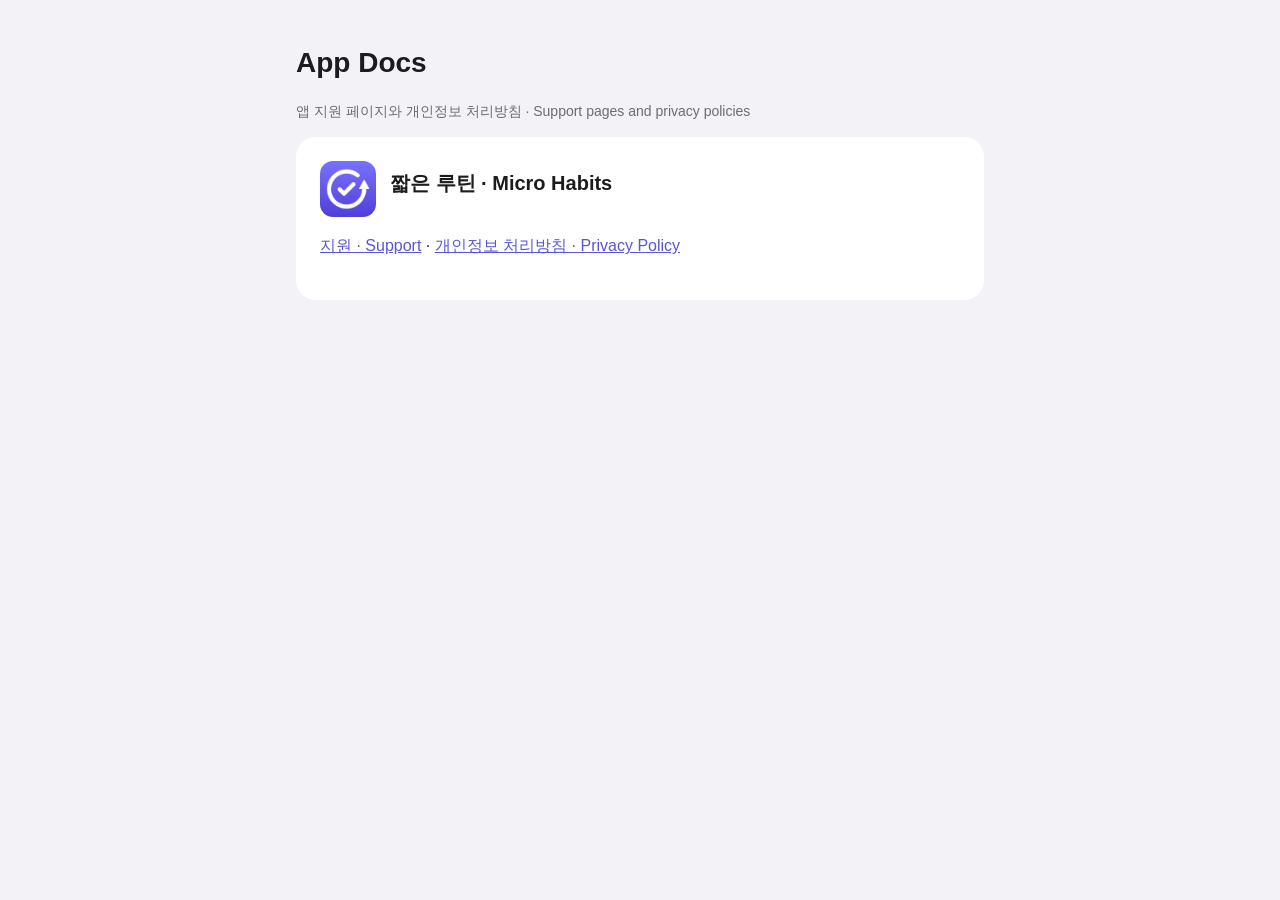
==== index.html @ 8c153c30 "짧은 루틴 지원·개인정보 페이지 추가 Co-Authored-By: Claude Opus 5.5 <noreply@anthropic.com>" ====
<!doctype html>
<html lang="ko">
<head>
<meta charset="utf-8">
<meta name="viewport" content="width=device-width, initial-scale=1">
<title>App Docs</title>
<link rel="stylesheet" href="microroutine/style.css">
</head>
<body>
<main>
<h1>App Docs</h1>
<p class="muted">앱 지원 페이지와 개인정보 처리방침 · Support pages and privacy policies</p>
<section>
<header><img src="microroutine/icon.png" alt=""><h2>짧은 루틴 · Micro Habits</h2></header>
<p><a href="microroutine/">지원 · Support</a> · <a href="microroutine/privacy.html">개인정보 처리방침 · Privacy Policy</a></p>
</section>
</main>
</body>
</html>
---- microroutine/style.css ----
:root { --bg: #f2f2f7; --card: #ffffff; --text: #1c1c1e; --muted: #6c6c70; --accent: #5856d6; }
@media (prefers-color-scheme: dark) { :root { --bg: #000000; --card: #1c1c1e; --text: #f2f2f7; --muted: #a1a1a6; --accent: #8e8cff; } }
* { box-sizing: border-box; }
body { margin: 0; background: var(--bg); color: var(--text); font: 16px/1.65 -apple-system, BlinkMacSystemFont, "Apple SD Gothic Neo", "Hiragino Sans", "PingFang SC", sans-serif; }
main { max-width: 720px; margin: 0 auto; padding: 40px 16px 64px; }
header { display: flex; align-items: center; gap: 14px; margin-bottom: 8px; }
header img { width: 56px; height: 56px; border-radius: 13px; }
h1 { font-size: 28px; margin: 0; }
nav { margin: 16px 0 28px; display: flex; flex-wrap: wrap; gap: 8px; }
nav a { color: var(--accent); text-decoration: none; font-weight: 600; padding: 4px 12px; border-radius: 999px; background: color-mix(in srgb, var(--accent) 14%, transparent); }
section { background: var(--card); border-radius: 20px; padding: 24px; margin-bottom: 20px; }
h2 { font-size: 20px; margin: 0 0 12px; }
h3 { font-size: 16px; margin: 20px 0 6px; }
p, li { color: var(--text); }
.muted { color: var(--muted); font-size: 14px; }
a { color: var(--accent); }
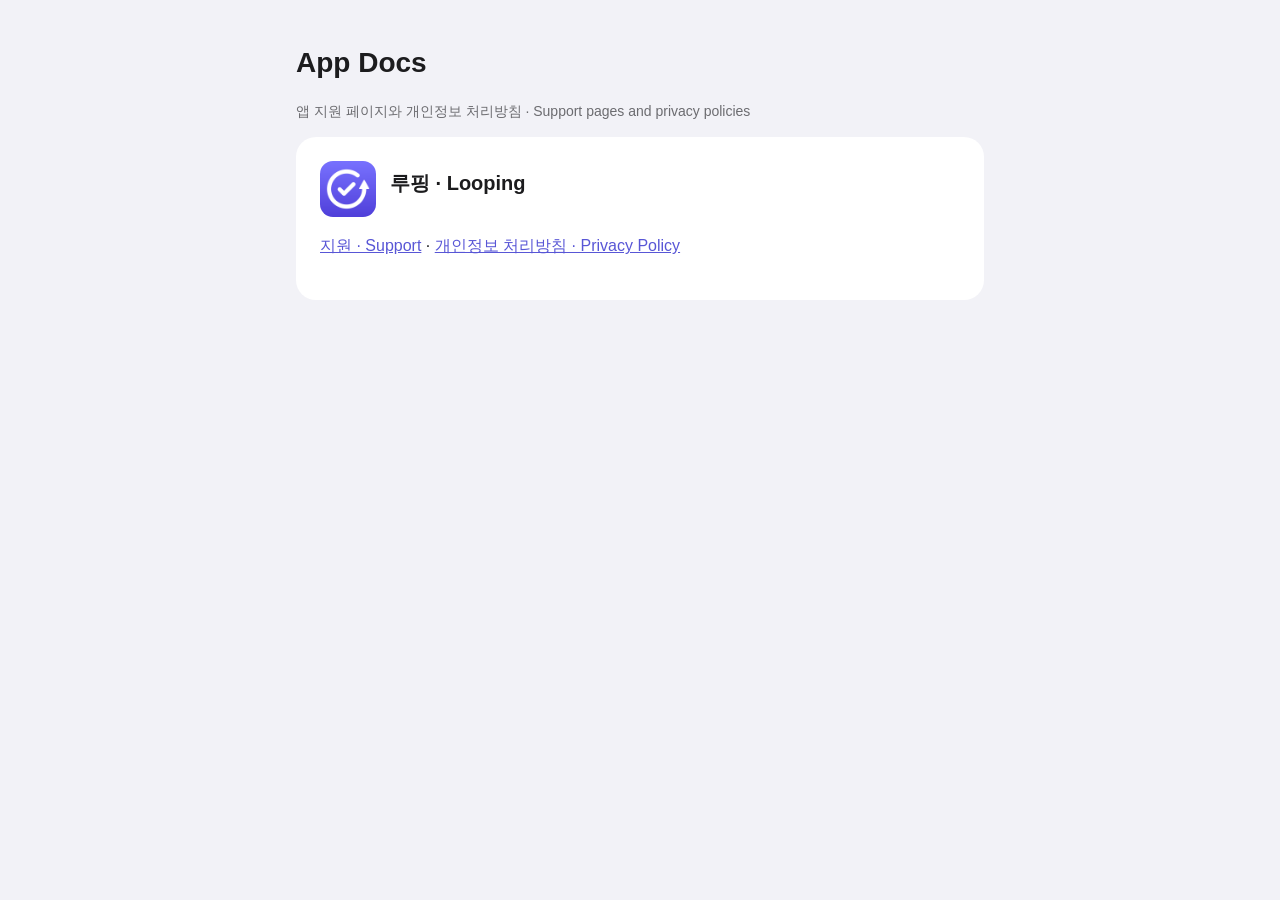
==== commit aba5998d: "앱 이름을 루핑(Looping)으로 변경 Co-Authored-By: Claude Opus 5.5 <noreply@anthropic.com>" ====
--- a/index.html
+++ b/index.html
@@ -11,7 +11,7 @@
 <h1>App Docs</h1>
 <p class="muted">앱 지원 페이지와 개인정보 처리방침 · Support pages and privacy policies</p>
 <section>
-<header><img src="microroutine/icon.png" alt=""><h2>짧은 루틴 · Micro Habits</h2></header>
+<header><img src="microroutine/icon.png" alt=""><h2>루핑 · Looping</h2></header>
 <p><a href="microroutine/">지원 · Support</a> · <a href="microroutine/privacy.html">개인정보 처리방침 · Privacy Policy</a></p>
 </section>
 </main>
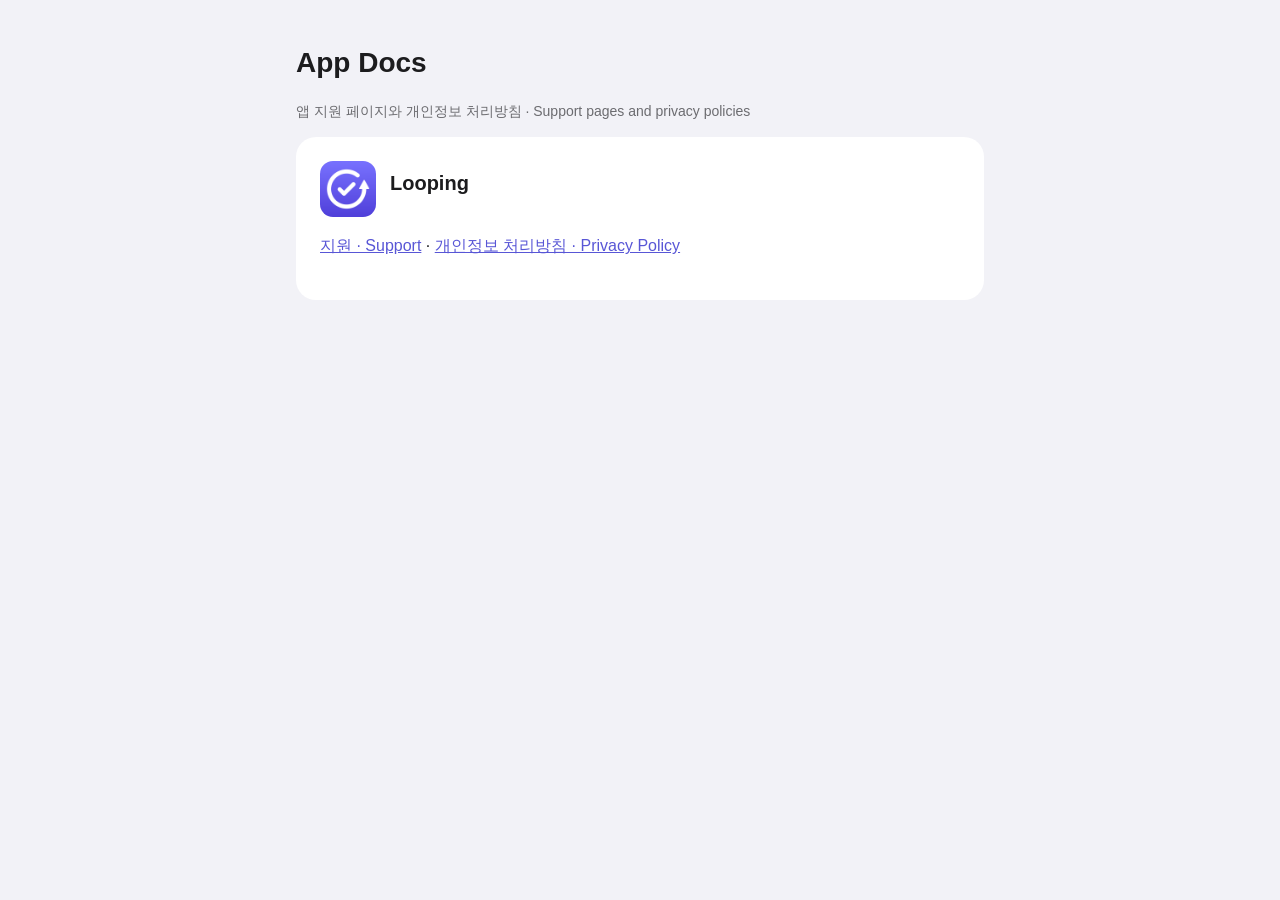
==== commit d84c52ce: "앱 이름을 모든 언어에서 Looping으로 Co-Authored-By: Claude Opus 5.5 <noreply@anthropic.com>" ====
--- a/index.html
+++ b/index.html
@@ -11,7 +11,7 @@
 <h1>App Docs</h1>
 <p class="muted">앱 지원 페이지와 개인정보 처리방침 · Support pages and privacy policies</p>
 <section>
-<header><img src="microroutine/icon.png" alt=""><h2>루핑 · Looping</h2></header>
+<header><img src="microroutine/icon.png" alt=""><h2>Looping</h2></header>
 <p><a href="microroutine/">지원 · Support</a> · <a href="microroutine/privacy.html">개인정보 처리방침 · Privacy Policy</a></p>
 </section>
 </main>
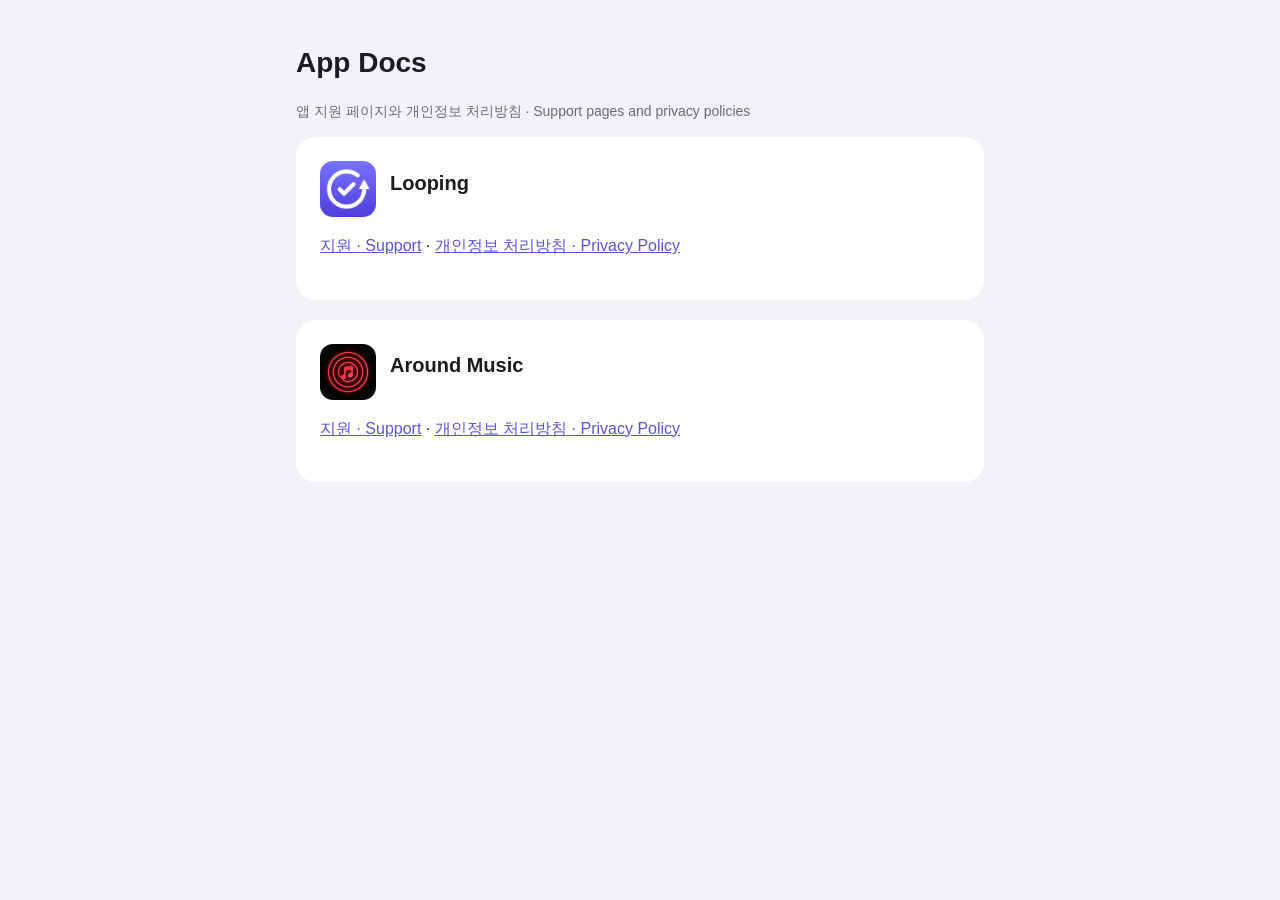
==== commit 2f1f27a9: "Around Music 지원·개인정보 페이지 추가 aroundmusic/에 지원 페이지(자주 묻는 질문·안전·문의)와 개인정보 처리방침을 영어로 올리고, 첫 페이지와 README에" ====
--- a/index.html
+++ b/index.html
@@ -14,6 +14,10 @@
 <header><img src="microroutine/icon.png" alt=""><h2>Looping</h2></header>
 <p><a href="microroutine/">지원 · Support</a> · <a href="microroutine/privacy.html">개인정보 처리방침 · Privacy Policy</a></p>
 </section>
+<section>
+<header><img src="aroundmusic/icon.png" alt=""><h2>Around Music</h2></header>
+<p><a href="aroundmusic/">지원 · Support</a> · <a href="aroundmusic/privacy.html">개인정보 처리방침 · Privacy Policy</a></p>
+</section>
 </main>
 </body>
 </html>
